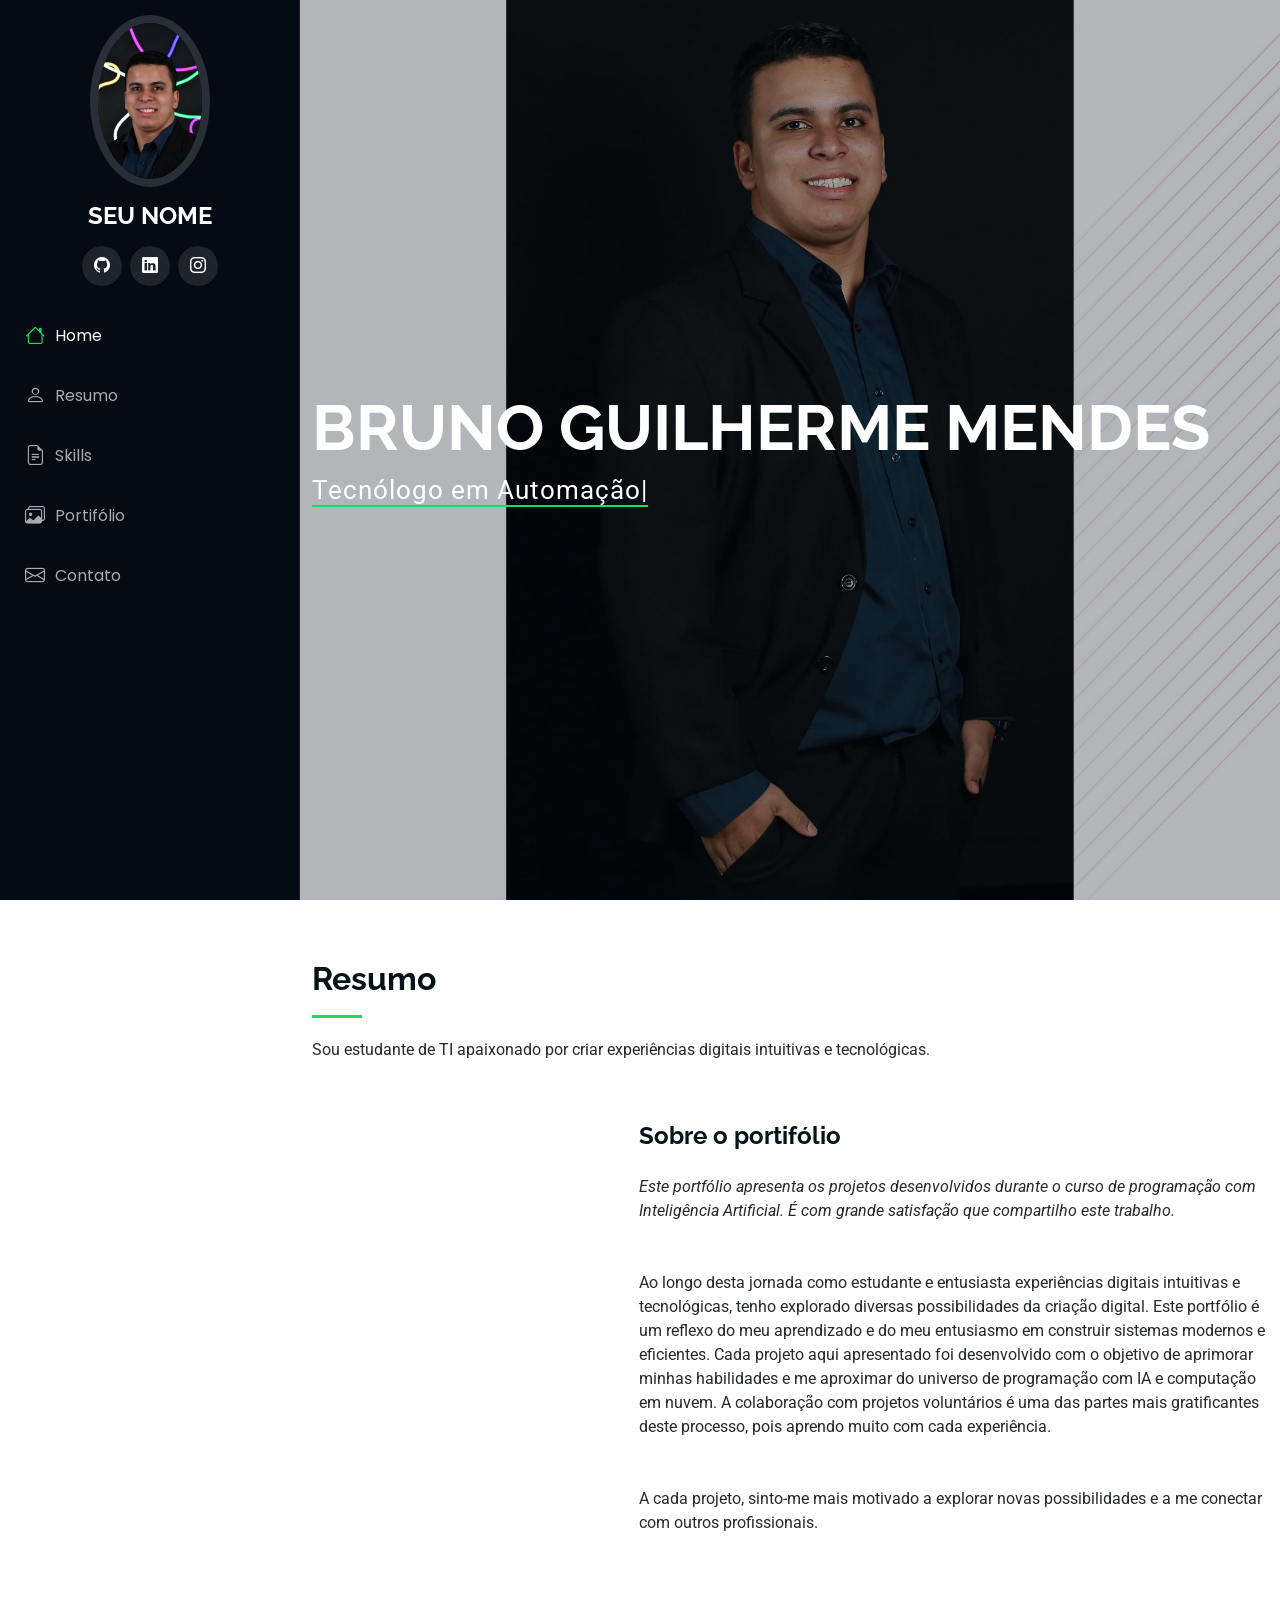
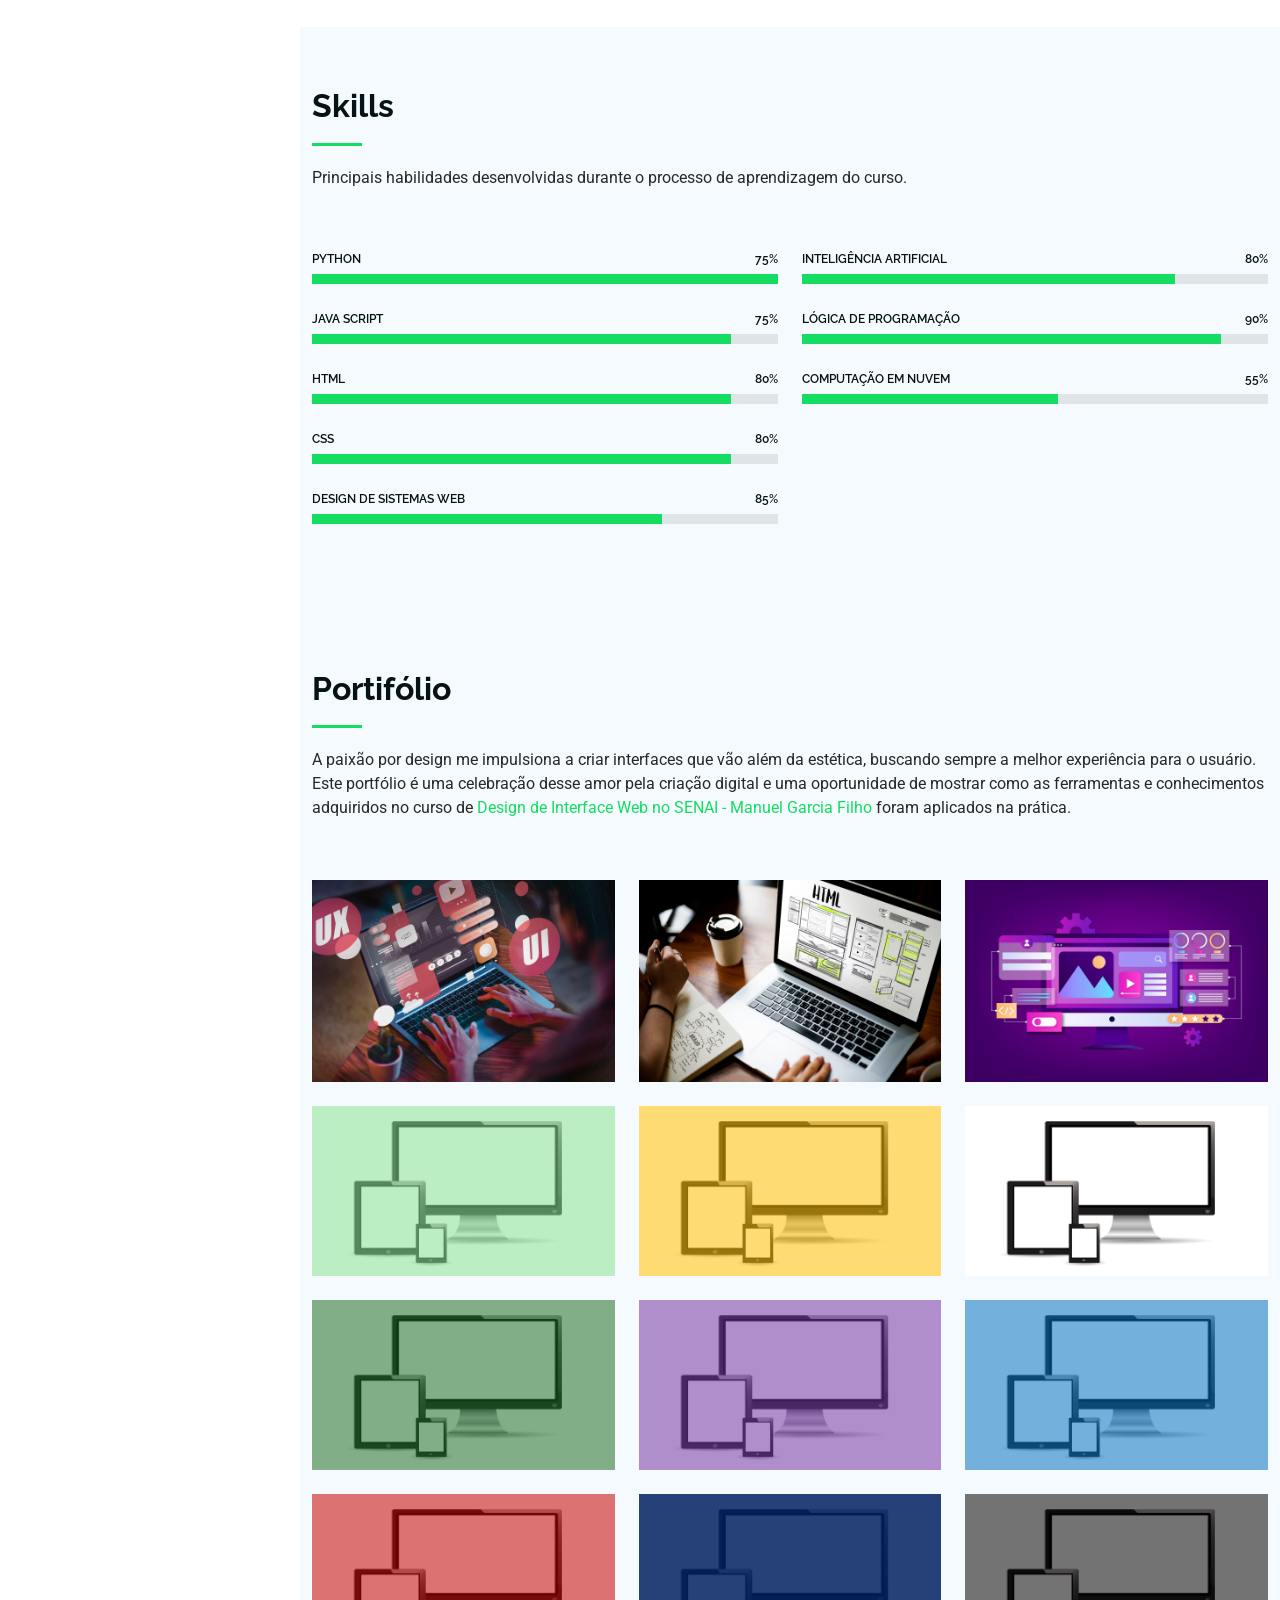
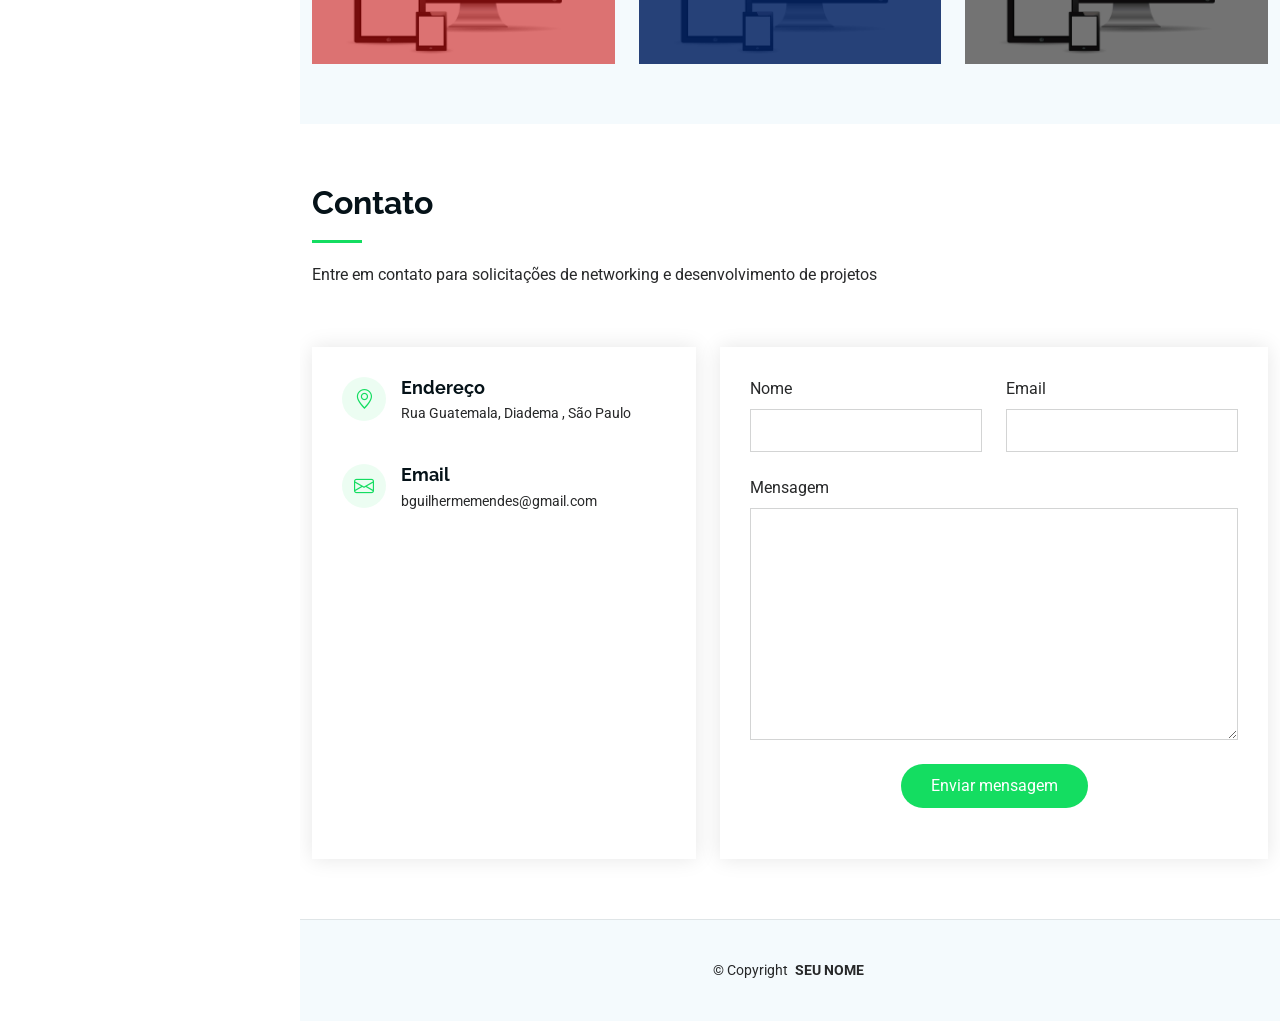
==== index.html @ 1ab463f2 "Subi os arquivos do meu site" ====
<!DOCTYPE html>
<html lang="pt-br">

<head>
  <meta charset="utf-8">
  <meta content="width=device-width, initial-scale=1.0" name="viewport">
  <title>SEU NOME</title>
  <meta content="" name="description">
  <meta content="" name="keywords">

  <!-- Favicons -->
  <link href="assets/img/favicon.png" rel="icon">
  <link href="assets/img/apple-touch-icon.png" rel="apple-touch-icon">

  <!-- Fonts -->
  <link href="https://fonts.googleapis.com" rel="preconnect">
  <link href="https://fonts.gstatic.com" rel="preconnect" crossorigin>
  <link href="https://fonts.googleapis.com/css2?family=Roboto:ital,wght@0,100;0,300;0,400;0,500;0,700;0,900;1,100;1,300;1,400;1,500;1,700;1,900&family=Poppins:ital,wght@0,100;0,200;0,300;0,400;0,500;0,600;0,700;0,800;0,900;1,100;1,200;1,300;1,400;1,500;1,600;1,700;1,800;1,900&family=Raleway:ital,wght@0,100;0,200;0,300;0,400;0,500;0,600;0,700;0,800;0,900;1,100;1,200;1,300;1,400;1,500;1,600;1,700;1,800;1,900&display=swap" rel="stylesheet">

  <!-- Vendor CSS Files -->
  <link href="assets/vendor/bootstrap/css/bootstrap.min.css" rel="stylesheet">
  <link href="assets/vendor/bootstrap-icons/bootstrap-icons.css" rel="stylesheet">
  <link href="assets/vendor/aos/aos.css" rel="stylesheet">
  <link href="assets/vendor/glightbox/css/glightbox.min.css" rel="stylesheet">
  <link href="assets/vendor/swiper/swiper-bundle.min.css" rel="stylesheet">

  <!-- Main CSS File -->
  <link href="assets/css/estilo.css" rel="stylesheet">

</head>

<body class="index-page">

  <header id="header" class="header dark-background d-flex flex-column">
    <i class="header-toggle d-xl-none bi bi-list"></i>

    <div class="profile-img">
      <img src="assets/img/my-profile-img.png" alt="" class="img-fluid rounded-circle">
    </div>

    <a href="index.html" class="logo d-flex align-items-center justify-content-center">
      <!-- Uncomment the line below if you also wish to use an image logo -->
      <!-- <img src="assets/img/logo.png" alt=""> -->
      <h1 class="sitename">SEU NOME</h1>
    </a>

    <div class="social-links text-center">
      
      <a href="#" class="github"><i class="bi bi-github"></i></a>
      <a href="#" class="instagram"><i class="bi bi-linkedin"></i></a>
      <a href="#" class="linkedin"><i class="bi bi-instagram"></i></a>
    </div>

    <nav id="navmenu" class="navmenu">
      <ul>
        <li><a href="#hero" class="active"><i class="bi bi-house navicon"></i>Home</a></li>
        <li><a href="#about"><i class="bi bi-person navicon"></i> Resumo</a></li>
        <li><a href="#skills"><i class="bi bi-file-earmark-text navicon"></i> Skills</a></li>
        <li><a href="#portfolio"><i class="bi bi-images navicon"></i> Portifólio</a></li>
        <li><a href="#contact"><i class="bi bi-envelope navicon"></i> Contato</a></li>
        
      </ul>
    </nav>

  </header>

  <main class="main">

    <!-- Hero Section -->
    <section id="hero" class="hero section dark-background">

      <img src="assets/img/hero-bg.jpg" alt="" data-aos="fade-in" class="">

      <div class="container" data-aos="fade-up" data-aos-delay="100">
        <h2>BRUNO GUILHERME MENDES</h2>
        <p><span class="typed" data-typed-items="Tecnólogo em Automação,Estagiário de Engenharia, Estudante de Engenharia de Controle e automação">Tecnólogo em Automação Industrial</span><span class="typed-cursor typed-cursor--blink" aria-hidden="true"></span><span class="typed-cursor typed-cursor--blink" aria-hidden="true"></span></p>
      </div>

    </section><!-- /Hero Section -->

    <!-- About Section -->
    <section id="about" class="about section">

      <!-- Section Title -->
      <div class="container section-title" data-aos="fade-up">
        <h2>Resumo</h2>
        <p>Sou estudante de TI apaixonado por criar experiências digitais intuitivas e tecnológicas.</p>
        
      </div><!-- End Section Title -->

      <div class="container" data-aos="fade-up" data-aos-delay="100">

        <div class="row gy-4 justify-content-center">
          <div class="col-lg-4">
            <img src="assets/img/my-profile-img.jpg" class="img-fluid" alt="">
          </div>
          <div class="col-lg-8 content">
            <h2>Sobre o portifólio</h2>
            <p class="fst-italic py-3">
              Este portfólio apresenta os projetos desenvolvidos durante o curso de programação com Inteligência Artificial. É com grande satisfação que compartilho este trabalho.
            </p>
            <p class="py-3">
              Ao longo desta jornada como estudante e entusiasta experiências digitais intuitivas e tecnológicas, tenho explorado diversas possibilidades da criação digital.
              Este portfólio é um reflexo do meu aprendizado e do meu entusiasmo em construir sistemas modernos e eficientes. 
              Cada projeto aqui apresentado foi desenvolvido com o objetivo de aprimorar minhas habilidades e me aproximar do universo de programação com IA e computação em nuvem.
              A colaboração com projetos voluntários é uma das partes mais gratificantes deste processo, pois aprendo muito com cada experiência.
            </p>

            <p class="py-3">
              A cada projeto, sinto-me mais motivado a explorar novas possibilidades
              e a me conectar com outros profissionais.
           </p>
          </div>
        </div>

      </div>

    </section><!-- /About Section -->


    <!-- Skills Section -->
    <section id="skills" class="skills section light-background">

      <!-- Section Title -->
      <div class="container section-title" data-aos="fade-up">
        <h2>Skills</h2>
        <p>Principais habilidades desenvolvidas durante o processo de aprendizagem do curso.</p>
      </div><!-- End Section Title -->

      <div class="container" data-aos="fade-up" data-aos-delay="100">

        <div class="row skills-content skills-animation">

          <div class="col-lg-6">

            <div class="progress">
              <span class="skill"><span>Python</span> <i class="val">75%</i></span>
              <div class="progress-bar-wrap">
                <div class="progress-bar" role="progressbar" aria-valuenow="100" aria-valuemin="0" aria-valuemax="100"></div>
              </div>
            </div><!-- End Skills Item -->

            <div class="progress">
              <span class="skill"><span>Java Script</span> <i class="val">75%</i></span>
              <div class="progress-bar-wrap">
                <div class="progress-bar" role="progressbar" aria-valuenow="90" aria-valuemin="0" aria-valuemax="100"></div>
              </div>
            </div><!-- End Skills Item -->
            <div class="progress">
              <span class="skill"><span>HTML</span> <i class="val">80%</i></span>
              <div class="progress-bar-wrap">
                <div class="progress-bar" role="progressbar" aria-valuenow="90" aria-valuemin="0" aria-valuemax="100"></div>
              </div>
            </div><!-- End Skills Item -->

            <div class="progress">
              <span class="skill"><span>CSS</span> <i class="val">80%</i></span>
              <div class="progress-bar-wrap">
                <div class="progress-bar" role="progressbar" aria-valuenow="90" aria-valuemin="0" aria-valuemax="100"></div>
              </div>
            </div><!-- End Skills Item -->

            <div class="progress">
              <span class="skill"><span>Design de sistemas web </span> <i class="val">85%</i></span>
              <div class="progress-bar-wrap">
                <div class="progress-bar" role="progressbar" aria-valuenow="75" aria-valuemin="0" aria-valuemax="100"></div>
              </div>
            </div><!-- End Skills Item -->

          </div>

          <div class="col-lg-6">

            <div class="progress">
              <span class="skill"><span>Inteligência Artificial</span> <i class="val">80%</i></span>
              <div class="progress-bar-wrap">
                <div class="progress-bar" role="progressbar" aria-valuenow="80" aria-valuemin="0" aria-valuemax="100"></div>
              </div>
            </div><!-- End Skills Item -->

            <div class="progress">
              <span class="skill"><span>Lógica de programação</span> <i class="val">90%</i></span>
              <div class="progress-bar-wrap">
                <div class="progress-bar" role="progressbar" aria-valuenow="90" aria-valuemin="0" aria-valuemax="100"></div>
              </div>
            </div><!-- End Skills Item -->

            <div class="progress">
              <span class="skill"><span>Computação em nuvem</span> <i class="val">55%</i></span>
              <div class="progress-bar-wrap">
                <div class="progress-bar" role="progressbar" aria-valuenow="55" aria-valuemin="0" aria-valuemax="100"></div>
              </div>
            </div><!-- End Skills Item -->

          </div>

        </div>

      </div>

    </section><!-- /Skills Section -->



    <!-- Portfolio Section -->
    <section id="portfolio" class="portfolio section light-background">

      <!-- Section Title -->
      <div class="container section-title" data-aos="fade-up">
        <h2>Portifólio</h2>
        <p>A paixão por design me impulsiona a criar interfaces que vão além da estética,
          buscando sempre a melhor experiência para o usuário. Este portfólio é uma celebração
          desse amor pela criação digital e uma oportunidade de mostrar como as ferramentas e conhecimentos
          adquiridos no curso de <a href="https://www.sp.senai.br/curso/designer-de-interface-web/102671" target="_blank"</i>Design de Interface Web no SENAI - Manuel Garcia Filho</a> foram aplicados na prática.</p>
      </div><!-- End Section Title -->

      <div class="container">

        
          <div class="row gy-4 isotope-container" data-aos="fade-up" data-aos-delay="200">

            <div class="col-lg-4 col-md-6 portfolio-item isotope-item filter-app">
              <div class="portfolio-content h-100">
                <img src="assets/img/portfolio/app-1.jpg" class="img-fluid" alt="">
                <div class="portfolio-info">
                  <h4>Projeto #0</h4>
                  <a href="assets/img/portfolio/app-1.jpg" title="Projeto #0" data-gallery="portfolio-gallery-app" class="glightbox preview-link"><i class="bi bi-zoom-in"></i></a>
                  <a href="portfolio-details.html" title="More Details" class="details-link"><i class="bi bi-link-45deg"></i></a>
                </div>
              </div>
            </div><!-- End Portfolio Item -->

            <div class="col-lg-4 col-md-6 portfolio-item isotope-item filter-product">
              <div class="portfolio-content h-100">
                <img src="assets/img/portfolio/product-1.jpg" class="img-fluid" alt="">
                <div class="portfolio-info">
                  <h4>Projeto #1</h4>
                  
                  <a href="assets/img/portfolio/product-1.jpg" title="Projeto #1" data-gallery="portfolio-gallery-product" class="glightbox preview-link"><i class="bi bi-zoom-in"></i></a>
                  <a href="portfolio-details.html" title="More Details" class="details-link"><i class="bi bi-link-45deg"></i></a>
                </div>
              </div>
            </div><!-- End Portfolio Item -->

            <div class="col-lg-4 col-md-6 portfolio-item isotope-item filter-branding">
              <div class="portfolio-content h-100">
                <img src="assets/img/portfolio/branding-1.jpg" class="img-fluid" alt="">
                <div class="portfolio-info">
                  <h4>Projeto #2</h4>
               
                  <a href="assets/img/portfolio/branding-1.jpg" title="Projeto #2" data-gallery="portfolio-gallery-branding" class="glightbox preview-link"><i class="bi bi-zoom-in"></i></a>
                  <a href="portfolio-details.html" title="More Details" class="details-link"><i class="bi bi-link-45deg"></i></a>
                </div>
              </div>
            </div><!-- End Portfolio Item -->

            <div class="col-lg-4 col-md-6 portfolio-item isotope-item filter-books">
              <div class="portfolio-content h-100">
                <img src="assets/img/portfolio/books-1.jpg" class="img-fluid" alt="">
                <div class="portfolio-info">
                  <h4>Projeto #3</h4>
                  
                  <a href="assets/img/portfolio/books-1.jpg" title="Projeto #3" data-gallery="portfolio-gallery-book" class="glightbox preview-link"><i class="bi bi-zoom-in"></i></a>
                  <a href="portfolio-details.html" title="More Details" class="details-link"><i class="bi bi-link-45deg"></i></a>
                </div>
              </div>
            </div><!-- End Portfolio Item -->

            <div class="col-lg-4 col-md-6 portfolio-item isotope-item filter-app">
              <div class="portfolio-content h-100">
                <img src="assets/img/portfolio/app-2.jpg" class="img-fluid" alt="">
                <div class="portfolio-info">
                  <h4>Projeto #4</h4>
                 
                  <a href="assets/img/portfolio/app-2.jpg" title="Projeto #4" data-gallery="portfolio-gallery-app" class="glightbox preview-link"><i class="bi bi-zoom-in"></i></a>
                  <a href="portfolio-details.html" title="More Details" class="details-link"><i class="bi bi-link-45deg"></i></a>
                </div>
              </div>
            </div><!-- End Portfolio Item -->

            <div class="col-lg-4 col-md-6 portfolio-item isotope-item filter-product">
              <div class="portfolio-content h-100">
                <img src="assets/img/portfolio/product-2.jpg" class="img-fluid" alt="">
                <div class="portfolio-info">
                  <h4>Projeto #5</h4>
                 
                  <a href="assets/img/portfolio/product-2.jpg" title="Projeto #5" data-gallery="portfolio-gallery-product" class="glightbox preview-link"><i class="bi bi-zoom-in"></i></a>
                  <a href="portfolio-details.html" title="More Details" class="details-link"><i class="bi bi-link-45deg"></i></a>
                </div>
              </div>
            </div><!-- End Portfolio Item -->

            <div class="col-lg-4 col-md-6 portfolio-item isotope-item filter-branding">
              <div class="portfolio-content h-100">
                <img src="assets/img/portfolio/branding-2.jpg" class="img-fluid" alt="">
                <div class="portfolio-info">
                  <h4>Projeto #6</h4>
              
                  <a href="assets/img/portfolio/branding-2.jpg" title="Projeto #6" data-gallery="portfolio-gallery-branding" class="glightbox preview-link"><i class="bi bi-zoom-in"></i></a>
                  <a href="portfolio-details.html" title="More Details" class="details-link"><i class="bi bi-link-45deg"></i></a>
                </div>
              </div>
            </div><!-- End Portfolio Item -->

            <div class="col-lg-4 col-md-6 portfolio-item isotope-item filter-books">
              <div class="portfolio-content h-100">
                <img src="assets/img/portfolio/books-2.jpg" class="img-fluid" alt="">
                <div class="portfolio-info">
                  <h4>Projeto #7</h4>
                 
                  <a href="assets/img/portfolio/books-2.jpg" title="Projeto #7" data-gallery="portfolio-gallery-book" class="glightbox preview-link"><i class="bi bi-zoom-in"></i></a>
                  <a href="portfolio-details.html" title="More Details" class="details-link"><i class="bi bi-link-45deg"></i></a>
                </div>
              </div>
            </div><!-- End Portfolio Item -->

            <div class="col-lg-4 col-md-6 portfolio-item isotope-item filter-app">
              <div class="portfolio-content h-100">
                <img src="assets/img/portfolio/app-3.jpg" class="img-fluid" alt="">
                <div class="portfolio-info">
                  <h4>Projeto #8</h4>
                  
                  <a href="assets/img/portfolio/app-3.jpg" title="Projeto #8" data-gallery="portfolio-gallery-app" class="glightbox preview-link"><i class="bi bi-zoom-in"></i></a>
                  <a href="portfolio-details.html" title="More Details" class="details-link"><i class="bi bi-link-45deg"></i></a>
                </div>
              </div>
            </div><!-- End Portfolio Item -->

            <div class="col-lg-4 col-md-6 portfolio-item isotope-item filter-product">
              <div class="portfolio-content h-100">
                <img src="assets/img/portfolio/product-3.jpg" class="img-fluid" alt="">
                <div class="portfolio-info">
                  <h4>Projeto #9</h4>
                 
                  <a href="assets/img/portfolio/product-3.jpg" title="Projeto #9" data-gallery="portfolio-gallery-product" class="glightbox preview-link"><i class="bi bi-zoom-in"></i></a>
                  <a href="portfolio-details.html" title="More Details" class="details-link"><i class="bi bi-link-45deg"></i></a>
                </div>
              </div>
            </div><!-- End Portfolio Item -->

            <div class="col-lg-4 col-md-6 portfolio-item isotope-item filter-branding">
              <div class="portfolio-content h-100">
                <img src="assets/img/portfolio/branding-3.jpg" class="img-fluid" alt="">
                <div class="portfolio-info">
                  <h4>Projeto #10</h4>
                  
                  <a href="assets/img/portfolio/branding-3.jpg" title="Projeto #10" data-gallery="portfolio-gallery-branding" class="glightbox preview-link"><i class="bi bi-zoom-in"></i></a>
                  <a href="portfolio-details.html" title="More Details" class="details-link"><i class="bi bi-link-45deg"></i></a>
                </div>
              </div>
            </div><!-- End Portfolio Item -->

            <div class="col-lg-4 col-md-6 portfolio-item isotope-item filter-books">
              <div class="portfolio-content h-100">
                <img src="assets/img/portfolio/books-3.jpg" class="img-fluid" alt="">
                <div class="portfolio-info">
                  <h4>Projeto #11</h4>
                
                  <a href="assets/img/portfolio/books-3.jpg" title="Projeto #11" data-gallery="portfolio-gallery-book" class="glightbox preview-link"><i class="bi bi-zoom-in"></i></a>
                  <a href="portfolio-details.html" title="More Details" class="details-link"><i class="bi bi-link-45deg"></i></a>
                </div>
              </div>
            </div><!-- End Portfolio Item -->

          </div><!-- End Portfolio Container -->

        </div>

      </div>

    </section><!-- /Portfolio Section -->



    <!-- Contact Section -->
    <section id="contact" class="contact section">

      <!-- Section Title -->
      <div class="container section-title" data-aos="fade-up">
        <h2>Contato</h2>
        <p>Entre em contato para solicitações de networking e desenvolvimento de projetos</p>
      </div><!-- End Section Title -->

      <div class="container" data-aos="fade-up" data-aos-delay="100">

        <div class="row gy-4">

          <div class="col-lg-5">

            <div class="info-wrap">
              <div class="info-item d-flex" data-aos="fade-up" data-aos-delay="200">
                <i class="bi bi-geo-alt flex-shrink-0"></i>
                <div>
                  <h3>Endereço</h3>
                  <p>Rua Guatemala, Diadema , São Paulo</p>
                </div>
              </div><!-- End Info Item -->

              
              <div class="info-item d-flex" data-aos="fade-up" data-aos-delay="400">
                <i class="bi bi-envelope flex-shrink-0"></i>
                <div>
                  <h3>Email</h3>
                  <p>bguilhermemendes@gmail.com</p>
                </div>
              </div><!-- End Info Item -->

                <iframe src="https://www.google.com/maps/embed?pb=!1m18!1m12!1m3!1d3653.8953995521742!2d-46.61328002466621!3d-23.67969837871872!2m3!1f0!2f0!3f0!3m2!1i1024!2i768!4f13.1!3m3!1m2!1s0x94ce44937536ceeb%3A0xfa10a6739d679365!2sSenai%20Diadema%20-%20Manuel%20Garcia%20Filho!5e0!3m2!1spt-BR!2sbr!4v1741431504063!5m2!1spt-BR!2sbr" frameborder="0" style="border:0; width: 100%; height: 270px;" allowfullscreen="" loading="lazy" referrerpolicy="no-referrer-when-downgrade"></iframe>
              
            </div>
          </div>

          <div class="col-lg-7">
            <form action="forms/contact.php" method="post" class="php-email-form" data-aos="fade-up" data-aos-delay="200">
              <div class="row gy-4">

                <div class="col-md-6">
                  <label for="name-field" class="pb-2">Nome</label>
                  <input type="text" name="name" id="name-field" class="form-control" required="">
                </div>

                <div class="col-md-6">
                  <label for="email-field" class="pb-2">Email</label>
                  <input type="email" class="form-control" name="email" id="email-field" required="">
                </div>

                
                <div class="col-md-12">
                  <label for="message-field" class="pb-2">Mensagem</label>
                  <textarea class="form-control" name="message" rows="10" id="message-field" required=""></textarea>
                </div>

                <div class="col-md-12 text-center">
                  <div class="loading">Loading</div>
                  <div class="error-message"></div>
                  <div class="sent-message">Sua mensagem foi enviada. Em breve retorno o contato. Obrigado!</div>

                  <button type="submit">Enviar mensagem</button>
                </div>

              </div>
            </form>
          </div><!-- End Contact Form -->

        </div>

      </div>

    </section><!-- /Contact Section -->

  </main>

  <footer id="footer" class="footer position-relative light-background">

    <div class="container">
      <div class="copyright text-center ">
        <p>© <span>Copyright</span> <strong class="px-1 sitename">SEU NOME</strong></p>
      </div>
      
    </div>

  </footer>

  <!-- Scroll Top -->
  <a href="#" id="scroll-top" class="scroll-top d-flex align-items-center justify-content-center"><i class="bi bi-arrow-up-short"></i></a>

  <!-- Preloader -->
  <div id="preloader"></div>

  <!-- Vendor JS Files -->
  <script src="assets/vendor/bootstrap/js/bootstrap.bundle.min.js"></script>
  <script src="assets/vendor/php-email-form/validate.js"></script>
  <script src="assets/vendor/aos/aos.js"></script>
  <script src="assets/vendor/typed.js/typed.umd.js"></script>
  <script src="assets/vendor/purecounter/purecounter_vanilla.js"></script>
  <script src="assets/vendor/waypoints/noframework.waypoints.js"></script>
  <script src="assets/vendor/glightbox/js/glightbox.min.js"></script>
  <script src="assets/vendor/imagesloaded/imagesloaded.pkgd.min.js"></script>
  <script src="assets/vendor/isotope-layout/isotope.pkgd.min.js"></script>
  <script src="assets/vendor/swiper/swiper-bundle.min.js"></script>

  <!-- Main JS File -->
  <script src="assets/js/main.js"></script>

</body>

</html>
---- assets/css/estilo.css ----
/* Fonts */
:root {
  --default-font: "Roboto",  system-ui, -apple-system, "Segoe UI", Roboto, "Helvetica Neue", Arial, "Noto Sans", "Liberation Sans", sans-serif, "Apple Color Emoji", "Segoe UI Emoji", "Segoe UI Symbol", "Noto Color Emoji";
  --heading-font: "Raleway",  sans-serif;
  --nav-font: "Poppins",  sans-serif;
}

/* Global Colors - The following color variables are used throughout the website. Updating them here will change the color scheme of the entire website */
:root { 
  --background-color: #ffffff; /* Background color for the entire website, including individual sections */
  --default-color: #272829; /* Default color used for the majority of the text content across the entire website */
  --heading-color: #051218; /* Color for headings, subheadings and title throughout the website */
  --accent-color: #14dd61; /* Accent color that represents your brand on the website. It's used for buttons, links, and other elements that need to stand out */
  --surface-color: #ffffff; /* The surface color is used as a background of boxed elements within sections, such as cards, icon boxes, or other elements that require a visual separation from the global background. */
  --contrast-color: #ffffff; /* Contrast color for text, ensuring readability against backgrounds of accent, heading, or default colors. */
}

/* Nav Menu Colors - The following color variables are used specifically for the navigation menu. They are separate from the global colors to allow for more customization options */
:root {
  --nav-color: #a8a9b4;  /* The default color of the main navmenu links */
  --nav-hover-color: #ffffff; /* Applied to main navmenu links when they are hovered over or active */
  --nav-mobile-background-color: #040b14; /* Used as the background color for mobile navigation menu */
  --nav-dropdown-background-color: #040b14; /* Used as the background color for dropdown items that appear when hovering over primary navigation items */
  --nav-dropdown-color: #a8a9b4; /* Used for navigation links of the dropdown items in the navigation menu. */
  --nav-dropdown-hover-color: #ffffff; /* Similar to --nav-hover-color, this color is applied to dropdown navigation links when they are hovered over. */
}

/* Color Presets - These classes override global colors when applied to any section or element, providing reuse of the sam color scheme. */

.light-background {
  --background-color: #f4fafd;
  --surface-color: #ffffff;
}

.dark-background {
  --background-color: #040b14;
  --default-color: #ffffff;
  --heading-color: #ffffff;
  --surface-color: #151f2b;
  --contrast-color: #ffffff;
}

/* Smooth scroll */
:root {
  scroll-behavior: smooth;
}

/*--------------------------------------------------------------
# General Styling & Shared Classes
--------------------------------------------------------------*/
body {
  color: var(--default-color);
  background-color: var(--background-color);
  font-family: var(--default-font);
}

a {
  color: var(--accent-color);
  text-decoration: none;
  transition: 0.3s;
}

a:hover {
  color: color-mix(in srgb, var(--accent-color), transparent 25%);
  text-decoration: none;
}

h1,
h2,
h3,
h4,
h5,
h6 {
  color: var(--heading-color);
  font-family: var(--heading-font);
}

/* PHP Email Form Messages
------------------------------*/
.php-email-form .error-message {
  display: none;
  background: #df1529;
  color: #ffffff;
  text-align: left;
  padding: 15px;
  margin-bottom: 24px;
  font-weight: 600;
}

.php-email-form .sent-message {
  display: none;
  color: #ffffff;
  background: #059652;
  text-align: center;
  padding: 15px;
  margin-bottom: 24px;
  font-weight: 600;
}

.php-email-form .loading {
  display: none;
  background: var(--surface-color);
  text-align: center;
  padding: 15px;
  margin-bottom: 24px;
}

.php-email-form .loading:before {
  content: "";
  display: inline-block;
  border-radius: 50%;
  width: 24px;
  height: 24px;
  margin: 0 10px -6px 0;
  border: 3px solid var(--accent-color);
  border-top-color: var(--surface-color);
  animation: php-email-form-loading 1s linear infinite;
}

@keyframes php-email-form-loading {
  0% {
    transform: rotate(0deg);
  }

  100% {
    transform: rotate(360deg);
  }
}

/*--------------------------------------------------------------
# Global Header
--------------------------------------------------------------*/
.header {
  color: var(--default-color);
  background-color: var(--background-color);
  position: fixed;
  top: 0;
  left: 0;
  bottom: 0;
  padding: 0 15px;
  width: 300px;
  transition: all ease-in-out 0.3s;
  overflow-y: auto;
  z-index: 997;
  border-right: 1px solid color-mix(in srgb, var(--default-color), transparent 90%);
}

.header .profile-img img {
  margin: 15px auto;
  display: block;
  width: 120px;
  border: 8px solid color-mix(in srgb, var(--default-color), transparent 85%);
}

.header .logo {
  line-height: 1;
  margin-bottom: 15px;
}

.header .logo img {
  max-height: 32px;
  margin-right: 8px;
}

.header .logo h1 {
  font-size: 24px;
  margin: 0;
  font-weight: 700;
  color: var(--heading-color);
}

.header .social-links {
  margin: 0 0 20px 0;
}

.header .social-links a {
  font-size: 16px;
  display: inline-flex;
  align-items: center;
  justify-content: center;
  background: color-mix(in srgb, var(--default-color), transparent 90%);
  color: var(--default-color);
  margin: 0 2px;
  border-radius: 50%;
  text-align: center;
  width: 40px;
  height: 40px;
  transition: 0.3s;
}

.header .social-links a:hover {
  color: var(--contrast-color);
  background: var(--accent-color);
}

@media (min-width: 1200px) {

  .header~main,
  .header~#footer {
    margin-left: 300px;
  }
}

@media (max-width: 1199px) {
  .header {
    left: -100%;
  }
}

.header.header-show {
  left: 0;
}

.header .header-toggle {
  color: var(--contrast-color);
  background-color: var(--accent-color);
  font-size: 22px;
  display: flex;
  align-items: center;
  justify-content: center;
  width: 40px;
  height: 40px;
  border-radius: 50%;
  cursor: pointer;
  position: fixed;
  top: 15px;
  right: 15px;
  z-index: 9999;
  transition: background-color 0.3s;
}

.header .header-toggle:hover {
  color: var(--contrast-color);
  background-color: color-mix(in srgb, var(--accent-color) 90%, white 15%);
}

/*--------------------------------------------------------------
# Navigation Menu
--------------------------------------------------------------*/
.mobile-nav-toggle {
  display: none;
}

.navmenu {
  padding: 0;
  z-index: 9997;
}

.navmenu ul {
  list-style: none;
  padding: 0 0 20px 0;
  margin: 0;
}

.navmenu a,
.navmenu a:focus {
  color: var(--nav-color);
  padding: 15px 10px;
  font-family: var(--nav-font);
  font-size: 16px;
  font-weight: 400;
  display: flex;
  align-items: center;
  white-space: nowrap;
  transition: 0.3s;
  width: 100%;
}

.navmenu a .navicon,
.navmenu a:focus .navicon {
  font-size: 20px;
  margin-right: 10px;
}

.navmenu a .toggle-dropdown,
.navmenu a:focus .toggle-dropdown {
  font-size: 12px;
  line-height: 0;
  margin-left: auto;
  width: 30px;
  height: 30px;
  display: flex;
  align-items: center;
  justify-content: center;
  border-radius: 50%;
  transition: 0.3s;
  flex-shrink: 0;
  background-color: color-mix(in srgb, var(--accent-color), transparent 90%);
}

.navmenu a .toggle-dropdown:hover,
.navmenu a:focus .toggle-dropdown:hover {
  background-color: var(--accent-color);
  color: var(--contrast-color);
}

.navmenu a:hover,
.navmenu .active,
.navmenu .active:focus {
  color: var(--nav-hover-color);
}

.navmenu a:hover .navicon,
.navmenu .active .navicon,
.navmenu .active:focus .navicon {
  color: var(--accent-color);
}

.navmenu .active .toggle-dropdown,
.navmenu .active:focus .toggle-dropdown {
  background-color: var(--accent-color);
  color: var(--contrast-color);
  transform: rotate(180deg);
}

.navmenu .dropdown {
  display: block;
}

.navmenu .dropdown a,
.navmenu .dropdown a:focus {
  color: --nav-dropdown-color;
}

.navmenu .dropdown a:hover,
.navmenu .dropdown .active,
.navmenu .dropdown .active:focus {
  color: var(--nav-dropdown-hover-color);
}

.navmenu .dropdown ul {
  position: static;
  display: none;
  z-index: 99;
  padding: 5px 10px;
  margin: 5px 10px;
  background-color: var(--nav-dropdown-background-color);
  border: 1px solid color-mix(in srgb, var(--default-color), transparent 90%);
  box-shadow: none;
  transition: all 0.5s ease-in-out;
}

.navmenu .dropdown ul ul {
  background-color: rgba(33, 37, 41, 0.1);
}

.navmenu .dropdown>.dropdown-active {
  display: block;
  background-color: rgba(33, 37, 41, 0.03);
}

/*--------------------------------------------------------------
# Global Footer
--------------------------------------------------------------*/
.footer {
  color: var(--default-color);
  background-color: var(--background-color);
  font-size: 14px;
  padding: 40px 0;
  position: relative;
  border-top: 1px solid color-mix(in srgb, var(--default-color), transparent 90%);
}

.footer .copyright p {
  margin-bottom: 0;
}

.footer .credits {
  margin-top: 4px;
  font-size: 13px;
  text-align: center;
}

/*--------------------------------------------------------------
# Preloader
--------------------------------------------------------------*/
#preloader {
  position: fixed;
  inset: 0;
  z-index: 999999;
  overflow: hidden;
  background: var(--background-color);
  transition: all 0.6s ease-out;
}

#preloader:before {
  content: "";
  position: fixed;
  top: calc(50% - 30px);
  left: calc(50% - 30px);
  border: 6px solid #ffffff;
  border-color: var(--accent-color) transparent var(--accent-color) transparent;
  border-radius: 50%;
  width: 60px;
  height: 60px;
  animation: animate-preloader 1.5s linear infinite;
}

@keyframes animate-preloader {
  0% {
    transform: rotate(0deg);
  }

  100% {
    transform: rotate(360deg);
  }
}

/*--------------------------------------------------------------
# Scroll Top Button
--------------------------------------------------------------*/
.scroll-top {
  position: fixed;
  visibility: hidden;
  opacity: 0;
  right: 15px;
  bottom: -15px;
  z-index: 99999;
  background-color: var(--accent-color);
  width: 44px;
  height: 44px;
  border-radius: 50px;
  transition: all 0.4s;
}

.scroll-top i {
  font-size: 24px;
  color: var(--contrast-color);
  line-height: 0;
}

.scroll-top:hover {
  background-color: color-mix(in srgb, var(--accent-color), transparent 20%);
  color: var(--contrast-color);
}

.scroll-top.active {
  visibility: visible;
  opacity: 1;
  bottom: 15px;
}

/*--------------------------------------------------------------
# Disable aos animation delay on mobile devices
--------------------------------------------------------------*/
@media screen and (max-width: 768px) {
  [data-aos-delay] {
    transition-delay: 0 !important;
  }
}

/*--------------------------------------------------------------
# Global Page Titles & Breadcrumbs
--------------------------------------------------------------*/
.page-title {
  color: var(--default-color);
  background-color: var(--background-color);
  padding: 25px 0;
  position: relative;
}

.page-title h1 {
  font-size: 24px;
  font-weight: 700;
}

.page-title .breadcrumbs ol {
  display: flex;
  flex-wrap: wrap;
  list-style: none;
  padding: 0;
  margin: 0;
  font-size: 14px;
  font-weight: 400;
}

.page-title .breadcrumbs ol li+li {
  padding-left: 10px;
}

.page-title .breadcrumbs ol li+li::before {
  content: "/";
  display: inline-block;
  padding-right: 10px;
  color: color-mix(in srgb, var(--default-color), transparent 70%);
}

/*--------------------------------------------------------------
# Global Sections
--------------------------------------------------------------*/
section,
.section {
  color: var(--default-color);
  background-color: var(--background-color);
  padding: 60px 0;
  overflow: clip;
}

/*--------------------------------------------------------------
# Global Section Titles
--------------------------------------------------------------*/
.section-title {
  padding-bottom: 60px;
  position: relative;
}

.section-title h2 {
  font-size: 32px;
  font-weight: 700;
  margin-bottom: 20px;
  padding-bottom: 20px;
  position: relative;
}

.section-title h2:after {
  content: "";
  position: absolute;
  display: block;
  width: 50px;
  height: 3px;
  background: var(--accent-color);
  left: 0;
  bottom: 0;
}

.section-title p {
  margin-bottom: 0;
}

/*--------------------------------------------------------------
# Hero Section
--------------------------------------------------------------*/
.hero {
  width: 100%;
  min-height: 100vh;
  position: relative;
  padding: 80px 0;
  display: flex;
  align-items: center;
  justify-content: center;
}

.hero img {
  position: absolute;
  inset: 0;
  display: block;
  width: 100%;
  height: 100%;
  object-fit: cover;
  z-index: 1;
}

.hero:before {
  content: "";
  background: color-mix(in srgb, var(--background-color), transparent 70%);
  position: absolute;
  inset: 0;
  z-index: 2;
}

.hero .container {
  position: relative;
  z-index: 3;
}

.hero h2 {
  margin: 0;
  font-size: 64px;
  font-weight: 700;
}

.hero p {
  margin: 5px 0 0 0;
  font-size: 26px;
}

.hero p span {
  letter-spacing: 1px;
  border-bottom: 2px solid var(--accent-color);
}

.hero .social-links {
  margin-top: 25px;
}

.hero .social-links a {
  font-size: 24px;
  display: inline-block;
  color: color-mix(in srgb, var(--default-color), transparent 50%);
  line-height: 1;
  margin-right: 20px;
  transition: 0.3s;
}

.hero .social-links a:hover {
  color: var(--accent-color);
}

@media (max-width: 768px) {
  .hero h2 {
    font-size: 32px;
  }

  .hero p {
    font-size: 20px;
  }
}

/*--------------------------------------------------------------
# About Section
--------------------------------------------------------------*/
.about .content h2 {
  font-weight: 700;
  font-size: 24px;
}

.about .content ul {
  list-style: none;
  padding: 0;
}

.about .content ul li {
  margin-bottom: 20px;
  display: flex;
  align-items: center;
}

.about .content ul strong {
  margin-right: 10px;
}

.about .content ul i {
  font-size: 16px;
  margin-right: 5px;
  color: var(--accent-color);
  line-height: 0;
}

/*--------------------------------------------------------------
# Stats Section
--------------------------------------------------------------*/
.stats .stats-item {
  padding: 30px;
  width: 100%;
}

.stats .stats-item i {
  color: var(--accent-color);
  display: block;
  font-size: 44px;
  float: left;
  line-height: 0;
}

.stats .stats-item .purecounter {
  color: var(--heading-color);
  font-size: 48px;
  line-height: 40px;
  display: block;
  font-weight: 700;
  margin-left: 60px;
}

.stats .stats-item p {
  color: color-mix(in srgb, var(--default-color), transparent 40%);
  padding: 15px 0 0 0;
  margin: 0 0 0 60px;
  font-family: var(--heading-font);
  font-size: 14px;
}

/*--------------------------------------------------------------
# Skills Section
--------------------------------------------------------------*/
.skills .progress {
  height: 60px;
  display: block;
  background: none;
  border-radius: 0;
}

.skills .progress .skill {
  color: var(--heading-color);
  padding: 0;
  margin: 0 0 6px 0;
  text-transform: uppercase;
  display: block;
  font-weight: 600;
  font-family: var(--heading-font);
}

.skills .progress .skill .val {
  float: right;
  font-style: normal;
}

.skills .progress-bar-wrap {
  background: color-mix(in srgb, var(--default-color), transparent 90%);
  height: 10px;
}

.skills .progress-bar {
  width: 1px;
  height: 10px;
  transition: 0.9s;
  background-color: var(--accent-color);
}

/*--------------------------------------------------------------
# Resume Section
--------------------------------------------------------------*/
.resume .resume-title {
  color: var(--heading-color);
  font-size: 26px;
  font-weight: 700;
  margin-top: 20px;
  margin-bottom: 20px;
}

.resume .resume-item {
  padding: 0 0 20px 20px;
  margin-top: -2px;
  border-left: 2px solid var(--accent-color);
  position: relative;
}

.resume .resume-item h4 {
  line-height: 18px;
  font-size: 18px;
  font-weight: 600;
  text-transform: uppercase;
  color: color-mix(in srgb, var(--default-color), transparent 20%);
  margin-bottom: 10px;
}

.resume .resume-item h5 {
  font-size: 16px;
  padding: 5px 15px;
  display: inline-block;
  font-weight: 600;
  margin-bottom: 10px;
}

.resume .resume-item ul {
  padding-left: 20px;
}

.resume .resume-item ul li {
  padding-bottom: 10px;
}

.resume .resume-item:last-child {
  padding-bottom: 0;
}

.resume .resume-item::before {
  content: "";
  position: absolute;
  width: 16px;
  height: 16px;
  border-radius: 50px;
  left: -9px;
  top: 0;
  background: var(--background-color);
  border: 2px solid var(--accent-color);
}

/*--------------------------------------------------------------
# Portfolio Section
--------------------------------------------------------------*/
.portfolio .portfolio-filters {
  padding: 0;
  margin: 0 auto 20px auto;
  list-style: none;
  text-align: center;
}

.portfolio .portfolio-filters li {
  cursor: pointer;
  display: inline-block;
  padding: 0;
  font-size: 14px;
  font-weight: 400;
  margin: 0 10px;
  line-height: 1;
  text-transform: uppercase;
  margin-bottom: 10px;
  transition: all 0.3s ease-in-out;
}

.portfolio .portfolio-filters li:hover,
.portfolio .portfolio-filters li.filter-active {
  color: var(--accent-color);
}

.portfolio .portfolio-filters li:first-child {
  margin-left: 0;
}

.portfolio .portfolio-filters li:last-child {
  margin-right: 0;
}

@media (max-width: 575px) {
  .portfolio .portfolio-filters li {
    font-size: 14px;
    margin: 0 5px;
  }
}

.portfolio .portfolio-content {
  position: relative;
  overflow: hidden;
}

.portfolio .portfolio-content img {
  transition: 0.3s;
}

.portfolio .portfolio-content .portfolio-info {
  opacity: 0;
  position: absolute;
  inset: 0;
  z-index: 3;
  transition: all ease-in-out 0.3s;
  background: rgba(0, 0, 0, 0.6);
  padding: 15px;
}

.portfolio .portfolio-content .portfolio-info h4 {
  font-size: 14px;
  padding: 5px 10px;
  font-weight: 400;
  color: #ffffff;
  display: inline-block;
  background-color: var(--accent-color);
}

.portfolio .portfolio-content .portfolio-info p {
  position: absolute;
  bottom: 10px;
  text-align: center;
  display: inline-block;
  left: 0;
  right: 0;
  font-size: 16px;
  font-weight: 600;
  color: rgba(255, 255, 255, 0.8);
}

.portfolio .portfolio-content .portfolio-info .preview-link,
.portfolio .portfolio-content .portfolio-info .details-link {
  position: absolute;
  left: calc(50% - 40px);
  font-size: 26px;
  top: calc(50% - 14px);
  color: #fff;
  transition: 0.3s;
  line-height: 1.2;
}

.portfolio .portfolio-content .portfolio-info .preview-link:hover,
.portfolio .portfolio-content .portfolio-info .details-link:hover {
  color: var(--accent-color);
}

.portfolio .portfolio-content .portfolio-info .details-link {
  left: 50%;
  font-size: 34px;
  line-height: 0;
}

.portfolio .portfolio-content:hover .portfolio-info {
  opacity: 1;
}

.portfolio .portfolio-content:hover img {
  transform: scale(1.1);
}

/*--------------------------------------------------------------
# Services Section
--------------------------------------------------------------*/
.services .service-item {
  position: relative;
}

.services .service-item .icon {
  background: var(--accent-color);
  display: flex;
  align-items: center;
  justify-content: center;
  width: 54px;
  height: 54px;
  border-radius: 50%;
  transition: 0.5s;
  border: 1px solid var(--accent-color);
  margin-right: 20px;
}

.services .service-item .icon i {
  color: var(--contrast-color);
  font-size: 24px;
  line-height: 0;
}

.services .service-item:hover .icon {
  background: var(--surface-color);
}

.services .service-item:hover .icon i {
  color: var(--accent-color);
}

.services .service-item .title {
  font-weight: 700;
  margin-bottom: 15px;
  font-size: 18px;
}

.services .service-item .title a {
  color: var(--heading-color);
}

.services .service-item .title a:hover {
  color: var(--accent-color);
}

.services .service-item .description {
  line-height: 24px;
  font-size: 14px;
}

/*--------------------------------------------------------------
# Testimonials Section
--------------------------------------------------------------*/
.testimonials .testimonials-carousel,
.testimonials .testimonials-slider {
  overflow: hidden;
}

.testimonials .testimonial-item {
  box-sizing: content-box;
  text-align: center;
  min-height: 320px;
}

.testimonials .testimonial-item .testimonial-img {
  width: 90px;
  border-radius: 50%;
  margin: 0 auto;
}

.testimonials .testimonial-item h3 {
  font-size: 18px;
  font-weight: bold;
  margin: 10px 0 5px 0;
}

.testimonials .testimonial-item h4 {
  font-size: 14px;
  color: color-mix(in srgb, var(--default-color), transparent 20%);
  margin: 0;
}

.testimonials .testimonial-item .quote-icon-left,
.testimonials .testimonial-item .quote-icon-right {
  color: color-mix(in srgb, var(--accent-color), transparent 40%);
  font-size: 26px;
  line-height: 0;
}

.testimonials .testimonial-item .quote-icon-left {
  display: inline-block;
  left: -5px;
  position: relative;
}

.testimonials .testimonial-item .quote-icon-right {
  display: inline-block;
  right: -5px;
  position: relative;
  top: 10px;
  transform: scale(-1, -1);
}

.testimonials .testimonial-item p {
  font-style: italic;
  margin: 0 15px 15px 15px;
  padding: 20px;
  background-color: var(--surface-color);
  position: relative;
  margin-bottom: 35px;
  border-radius: 6px;
  box-shadow: 0px 2px 15px rgba(0, 0, 0, 0.1);
}

.testimonials .testimonial-item p::after {
  content: "";
  width: 0;
  height: 0;
  border-top: 20px solid var(--surface-color);
  border-right: 20px solid transparent;
  border-left: 20px solid transparent;
  position: absolute;
  bottom: -20px;
  left: calc(50% - 20px);
}

.testimonials .swiper-wrapper {
  height: auto;
}

.testimonials .swiper-pagination {
  margin-top: 40px;
  position: relative;
}

.testimonials .swiper-pagination .swiper-pagination-bullet {
  width: 12px;
  height: 12px;
  background-color: var(--background-color);
  opacity: 1;
  border: 1px solid var(--accent-color);
}

.testimonials .swiper-pagination .swiper-pagination-bullet-active {
  background-color: var(--accent-color);
}

/*--------------------------------------------------------------
# Contact Section
--------------------------------------------------------------*/
.contact .info-wrap {
  background-color: var(--surface-color);
  box-shadow: 0px 0px 20px rgba(0, 0, 0, 0.1);
  padding: 30px;
}

@media (max-width: 575px) {
  .contact .info-wrap {
    padding: 20px;
  }
}

.contact .info-item {
  margin-bottom: 40px;
}

.contact .info-item i {
  font-size: 20px;
  color: var(--accent-color);
  background: color-mix(in srgb, var(--accent-color), transparent 92%);
  width: 44px;
  height: 44px;
  display: flex;
  justify-content: center;
  align-items: center;
  border-radius: 50px;
  transition: all 0.3s ease-in-out;
  margin-right: 15px;
}

.contact .info-item h3 {
  padding: 0;
  font-size: 18px;
  font-weight: 700;
  margin-bottom: 5px;
}

.contact .info-item p {
  padding: 0;
  margin-bottom: 0;
  font-size: 14px;
}

.contact .info-item:hover i {
  background: var(--accent-color);
  color: var(--contrast-color);
}

.contact .php-email-form {
  background-color: var(--surface-color);
  height: 100%;
  padding: 30px;
  box-shadow: 0px 0px 20px rgba(0, 0, 0, 0.1);
}

@media (max-width: 575px) {
  .contact .php-email-form {
    padding: 20px;
  }
}

.contact .php-email-form input[type=text],
.contact .php-email-form input[type=email],
.contact .php-email-form textarea {
  font-size: 14px;
  padding: 10px 15px;
  box-shadow: none;
  border-radius: 0;
  color: var(--default-color);
  background-color: var(--surface-color);
  border-color: color-mix(in srgb, var(--default-color), transparent 80%);
}

.contact .php-email-form input[type=text]:focus,
.contact .php-email-form input[type=email]:focus,
.contact .php-email-form textarea:focus {
  border-color: var(--accent-color);
}

.contact .php-email-form input[type=text]::placeholder,
.contact .php-email-form input[type=email]::placeholder,
.contact .php-email-form textarea::placeholder {
  color: color-mix(in srgb, var(--default-color), transparent 70%);
}

.contact .php-email-form button[type=submit] {
  color: var(--contrast-color);
  background: var(--accent-color);
  border: 0;
  padding: 10px 30px;
  transition: 0.4s;
  border-radius: 50px;
}

.contact .php-email-form button[type=submit]:hover {
  background: color-mix(in srgb, var(--accent-color), transparent 25%);
}

/*--------------------------------------------------------------
# Portfolio Details Section
--------------------------------------------------------------*/
.portfolio-details .portfolio-details-slider img {
  width: 100%;
}

.portfolio-details .portfolio-details-slider .swiper-pagination {
  margin-top: 20px;
  position: relative;
}

.portfolio-details .portfolio-details-slider .swiper-pagination .swiper-pagination-bullet {
  width: 12px;
  height: 12px;
  background-color: color-mix(in srgb, var(--default-color), transparent 85%);
  opacity: 1;
}

.portfolio-details .portfolio-details-slider .swiper-pagination .swiper-pagination-bullet-active {
  background-color: var(--accent-color);
}

.portfolio-details .portfolio-info {
  padding: 30px;
  box-shadow: 0px 0 30px rgba(0, 0, 0, 0.1);
}

.portfolio-details .portfolio-info h3 {
  font-size: 22px;
  font-weight: 700;
  margin-bottom: 20px;
  padding-bottom: 20px;
  border-bottom: 1px solid color-mix(in srgb, var(--default-color), transparent 85%);
}

.portfolio-details .portfolio-info ul {
  list-style: none;
  padding: 0;
  font-size: 15px;
}

.portfolio-details .portfolio-info ul li+li {
  margin-top: 10px;
}

.portfolio-details .portfolio-description {
  padding-top: 30px;
}

.portfolio-details .portfolio-description h2 {
  font-size: 26px;
  font-weight: 700;
  margin-bottom: 20px;
}

.portfolio-details .portfolio-description p {
  padding: 0;
  color: color-mix(in srgb, var(--default-color), transparent 30%);
}

/*--------------------------------------------------------------
# Service Details Section
--------------------------------------------------------------*/
.service-details .services-list {
  padding: 10px 30px;
  border: 1px solid color-mix(in srgb, var(--default-color), transparent 90%);
  margin-bottom: 20px;
}

.service-details .services-list a {
  display: block;
  line-height: 1;
  padding: 8px 0 8px 15px;
  border-left: 3px solid color-mix(in srgb, var(--default-color), transparent 70%);
  margin: 20px 0;
  color: color-mix(in srgb, var(--default-color), transparent 20%);
  transition: 0.3s;
}

.service-details .services-list a.active {
  color: var(--heading-color);
  font-weight: 700;
  border-color: var(--accent-color);
}

.service-details .services-list a:hover {
  border-color: var(--accent-color);
}

.service-details .services-img {
  margin-bottom: 20px;
}

.service-details h3 {
  font-size: 26px;
  font-weight: 700;
}

.service-details h4 {
  font-size: 20px;
  font-weight: 700;
}

.service-details p {
  font-size: 15px;
}

.service-details ul {
  list-style: none;
  padding: 0;
  font-size: 15px;
}

.service-details ul li {
  padding: 5px 0;
  display: flex;
  align-items: center;
}

.service-details ul i {
  font-size: 20px;
  margin-right: 8px;
  color: var(--accent-color);
}

/*--------------------------------------------------------------
# Starter Section Section
--------------------------------------------------------------*/
.starter-section {
  /* Add your styles here */
}
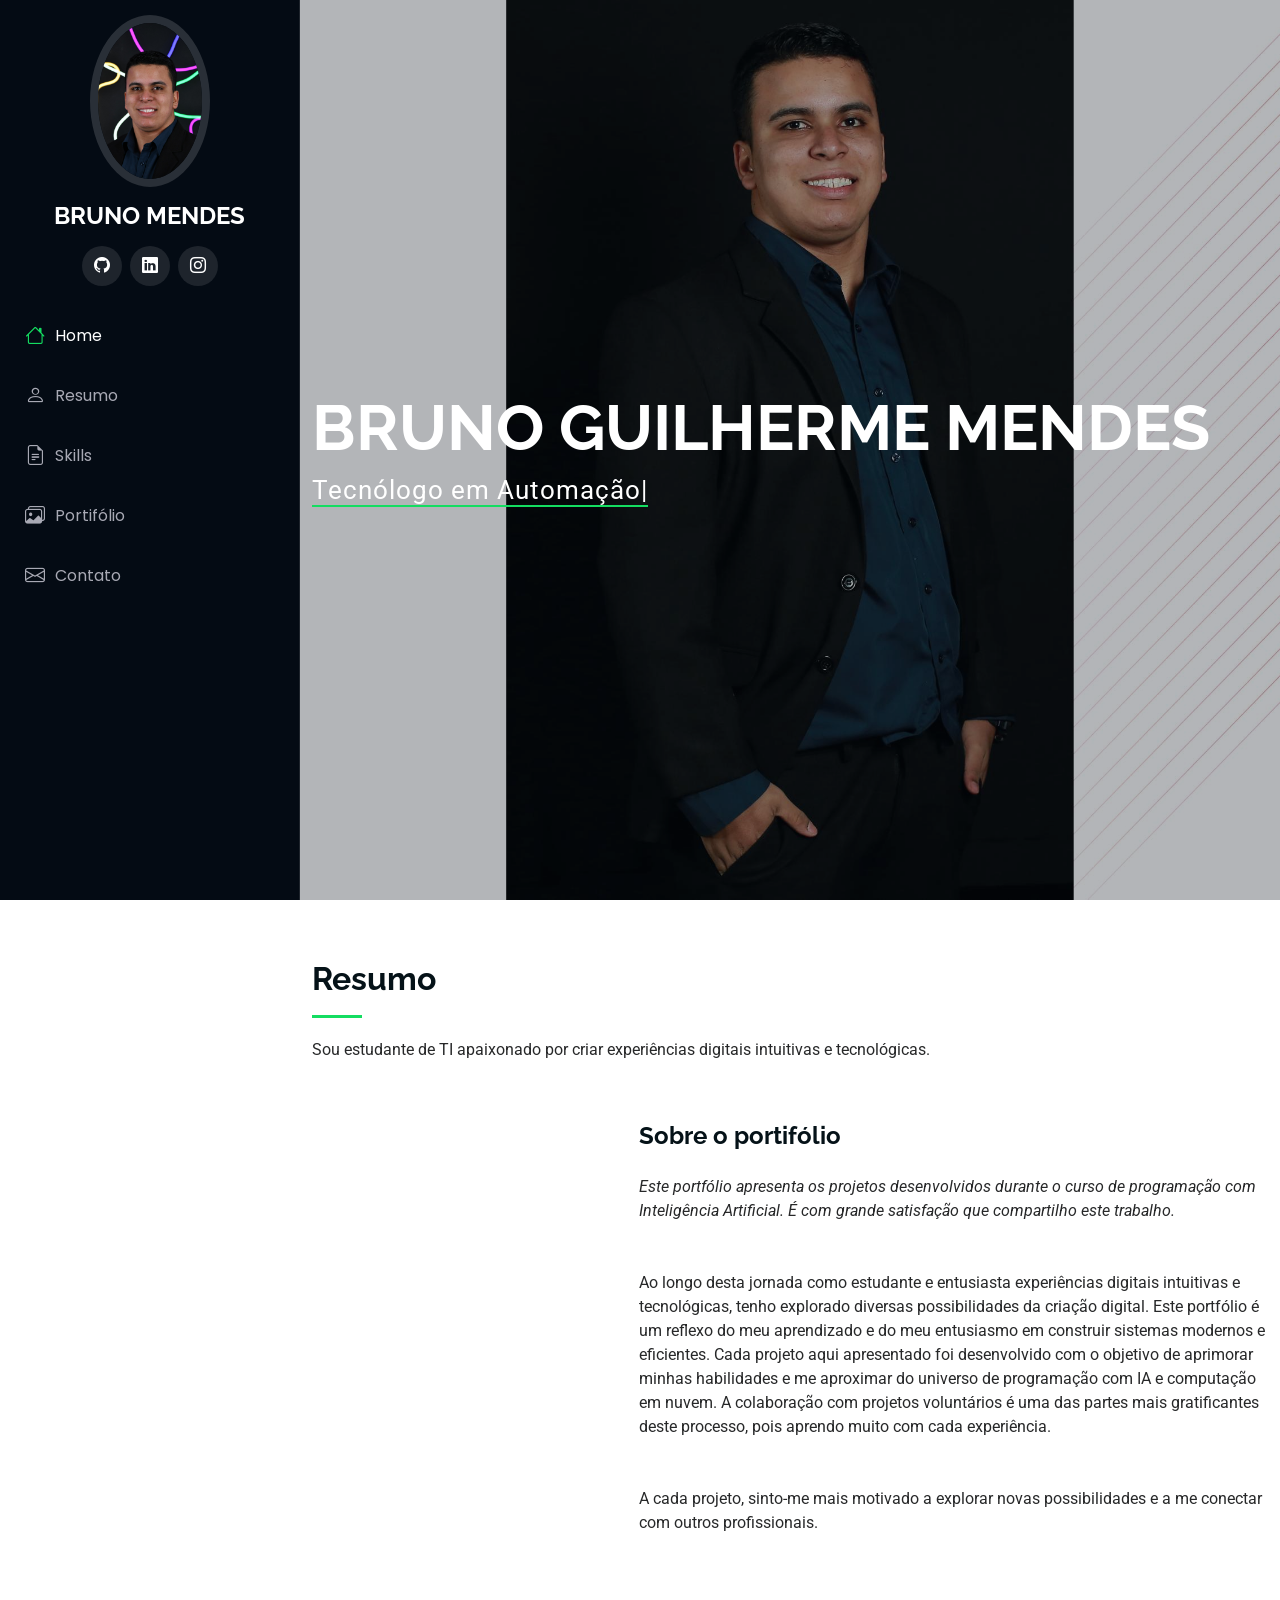
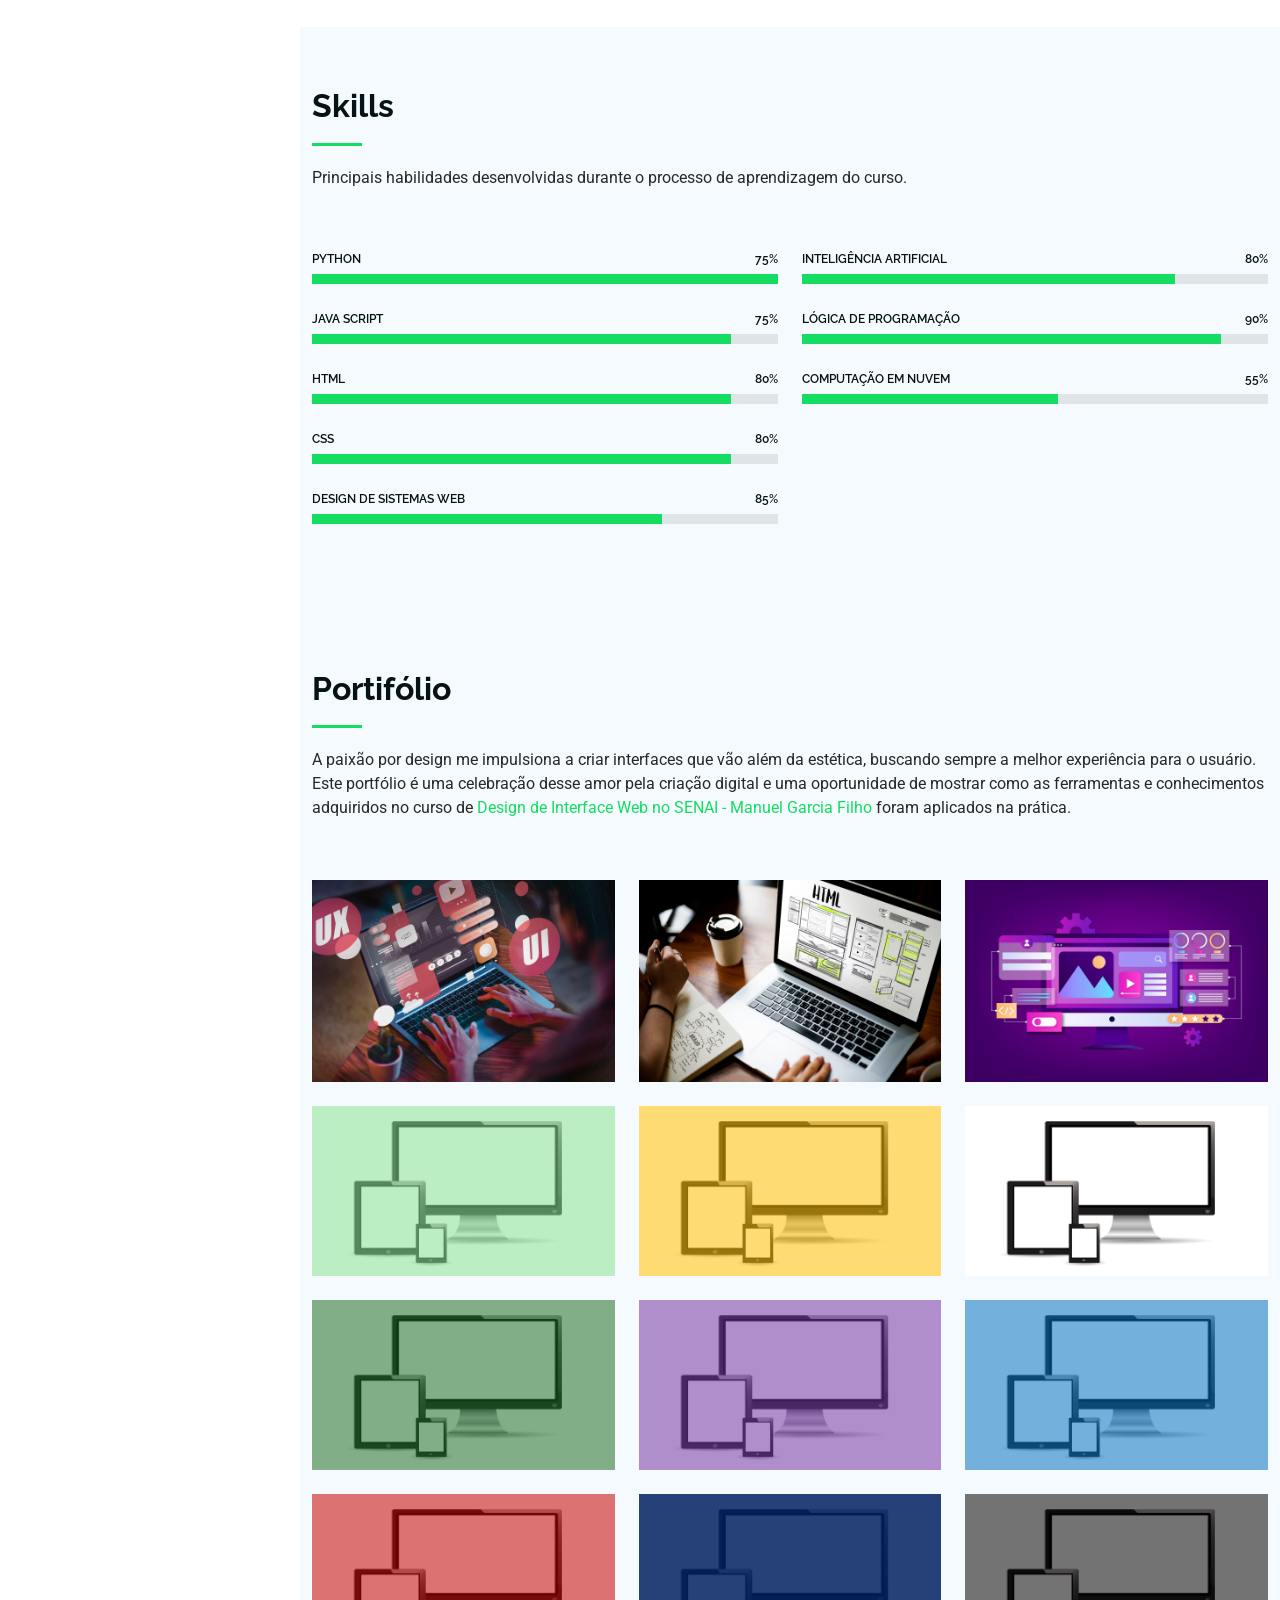
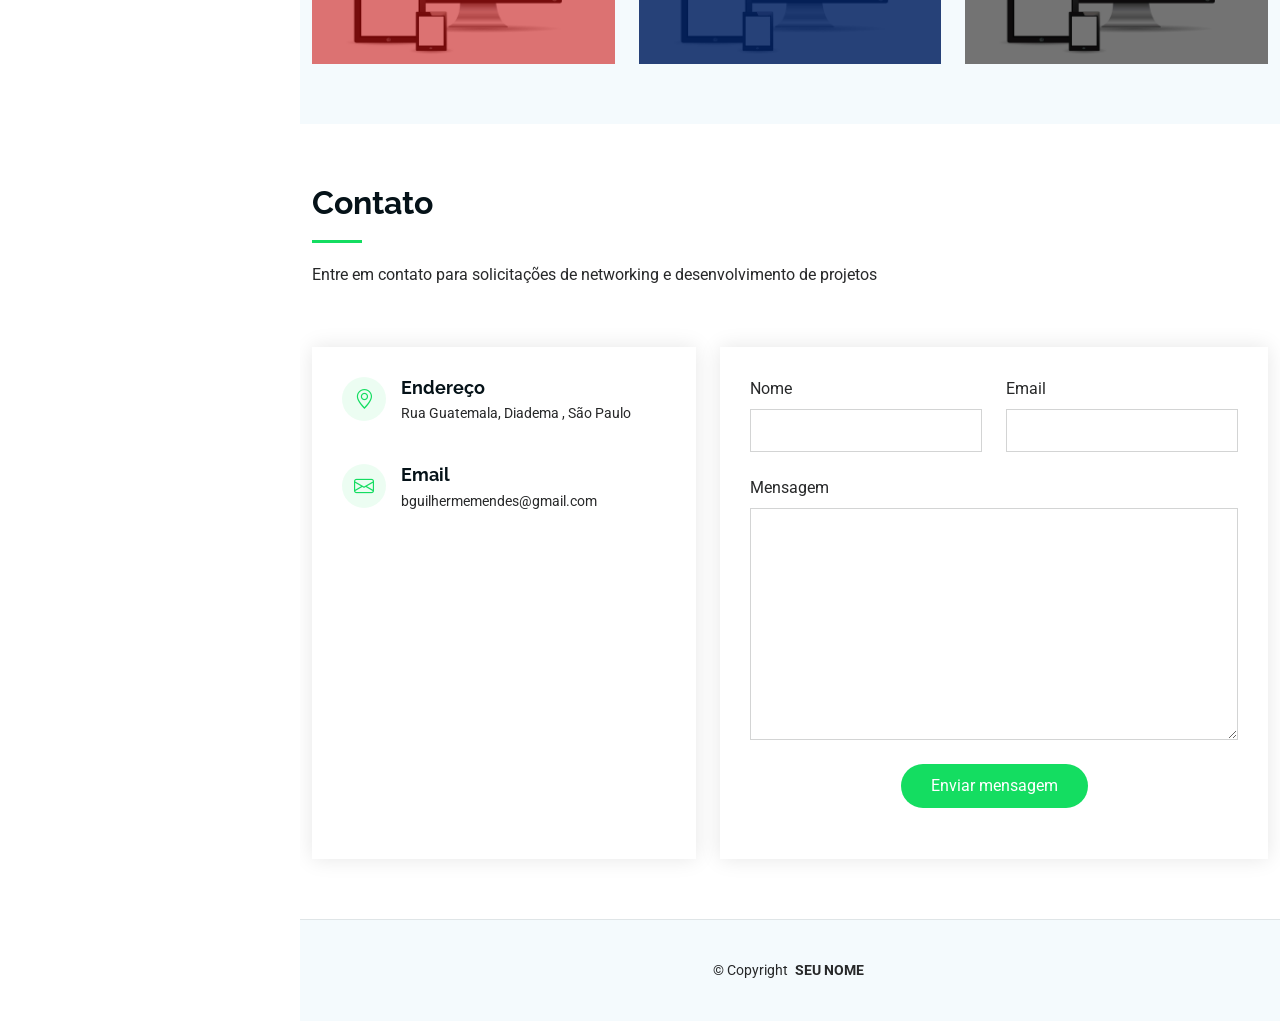
==== commit 3819f7a2: "Update site name from 'SEU NOME' to 'BRUNO MENDES'" ====
--- a/index.html
+++ b/index.html
@@ -4,7 +4,7 @@
 <head>
   <meta charset="utf-8">
   <meta content="width=device-width, initial-scale=1.0" name="viewport">
-  <title>SEU NOME</title>
+  <title>BRUNO MENDES</title>
   <meta content="" name="description">
   <meta content="" name="keywords">
 
@@ -41,7 +41,7 @@
     <a href="index.html" class="logo d-flex align-items-center justify-content-center">
       <!-- Uncomment the line below if you also wish to use an image logo -->
       <!-- <img src="assets/img/logo.png" alt=""> -->
-      <h1 class="sitename">SEU NOME</h1>
+      <h1 class="sitename">BRUNO MENDES</h1>
     </a>
 
     <div class="social-links text-center">
